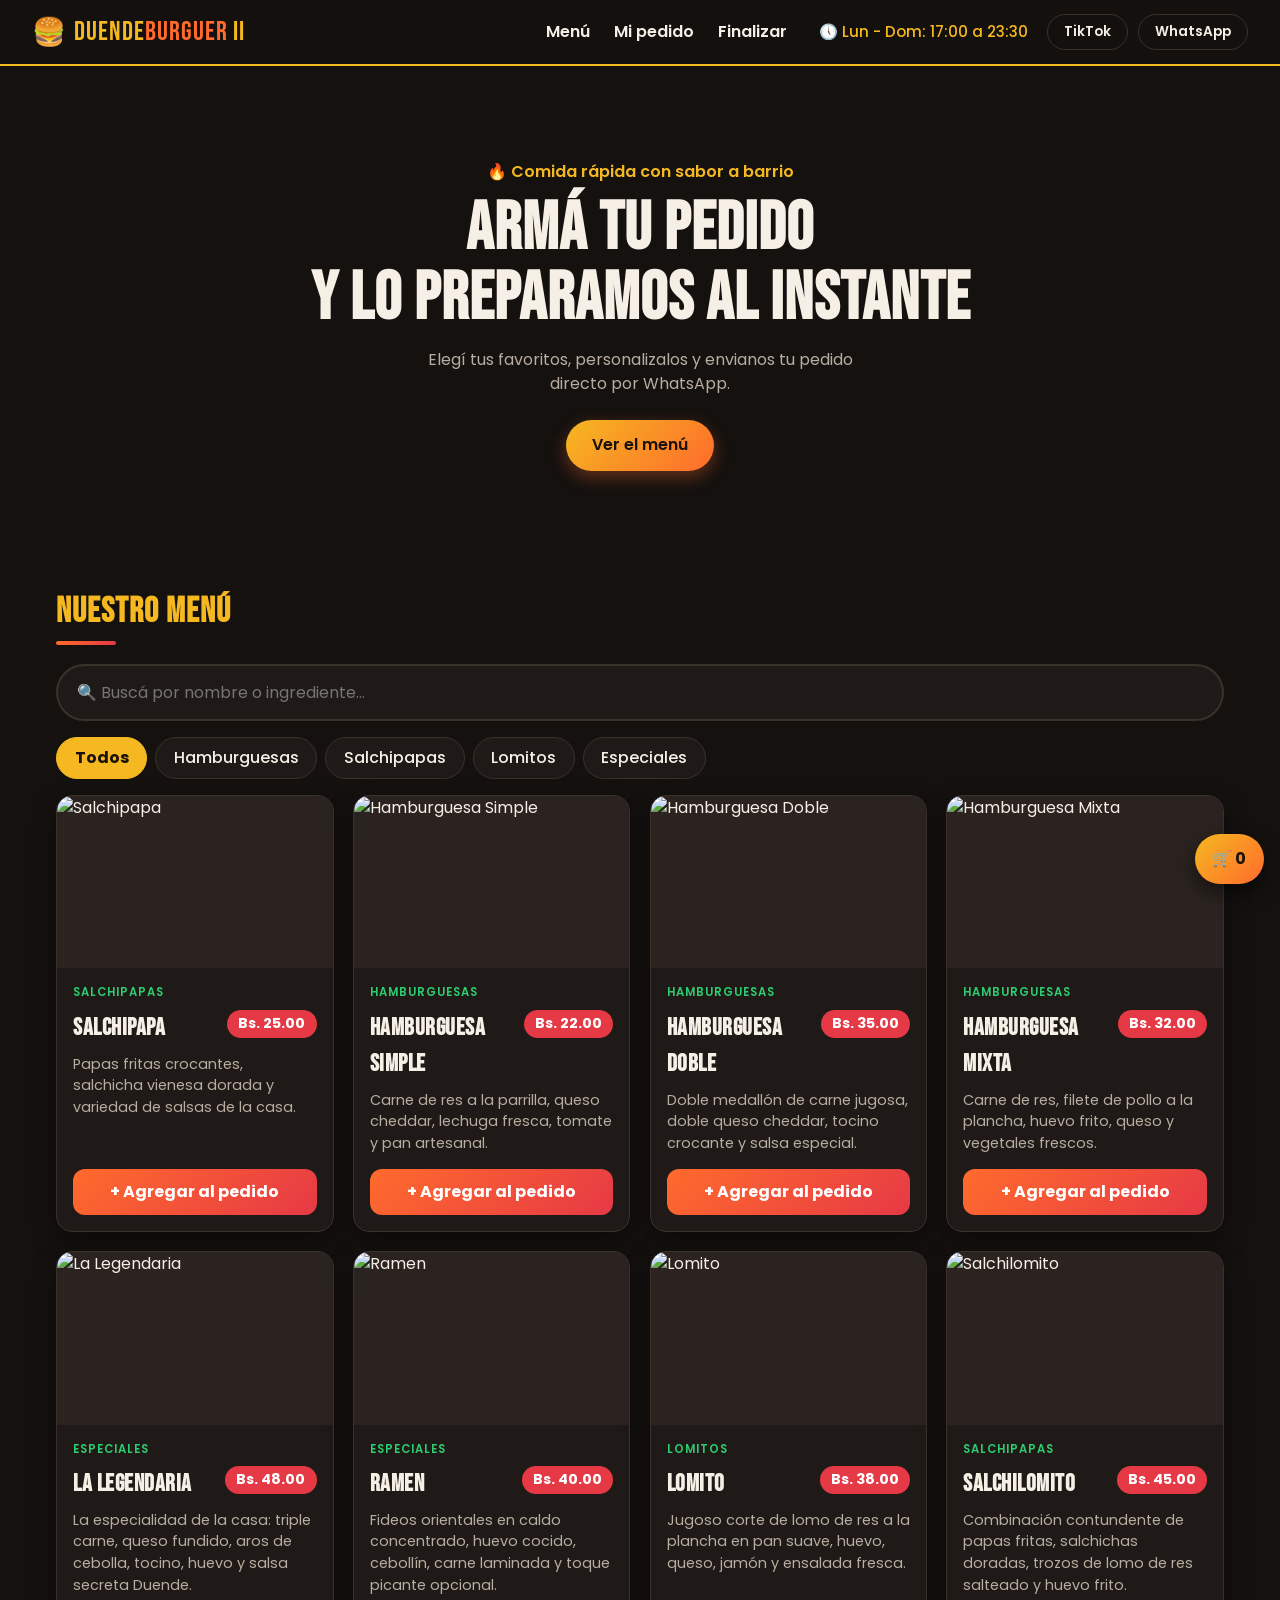
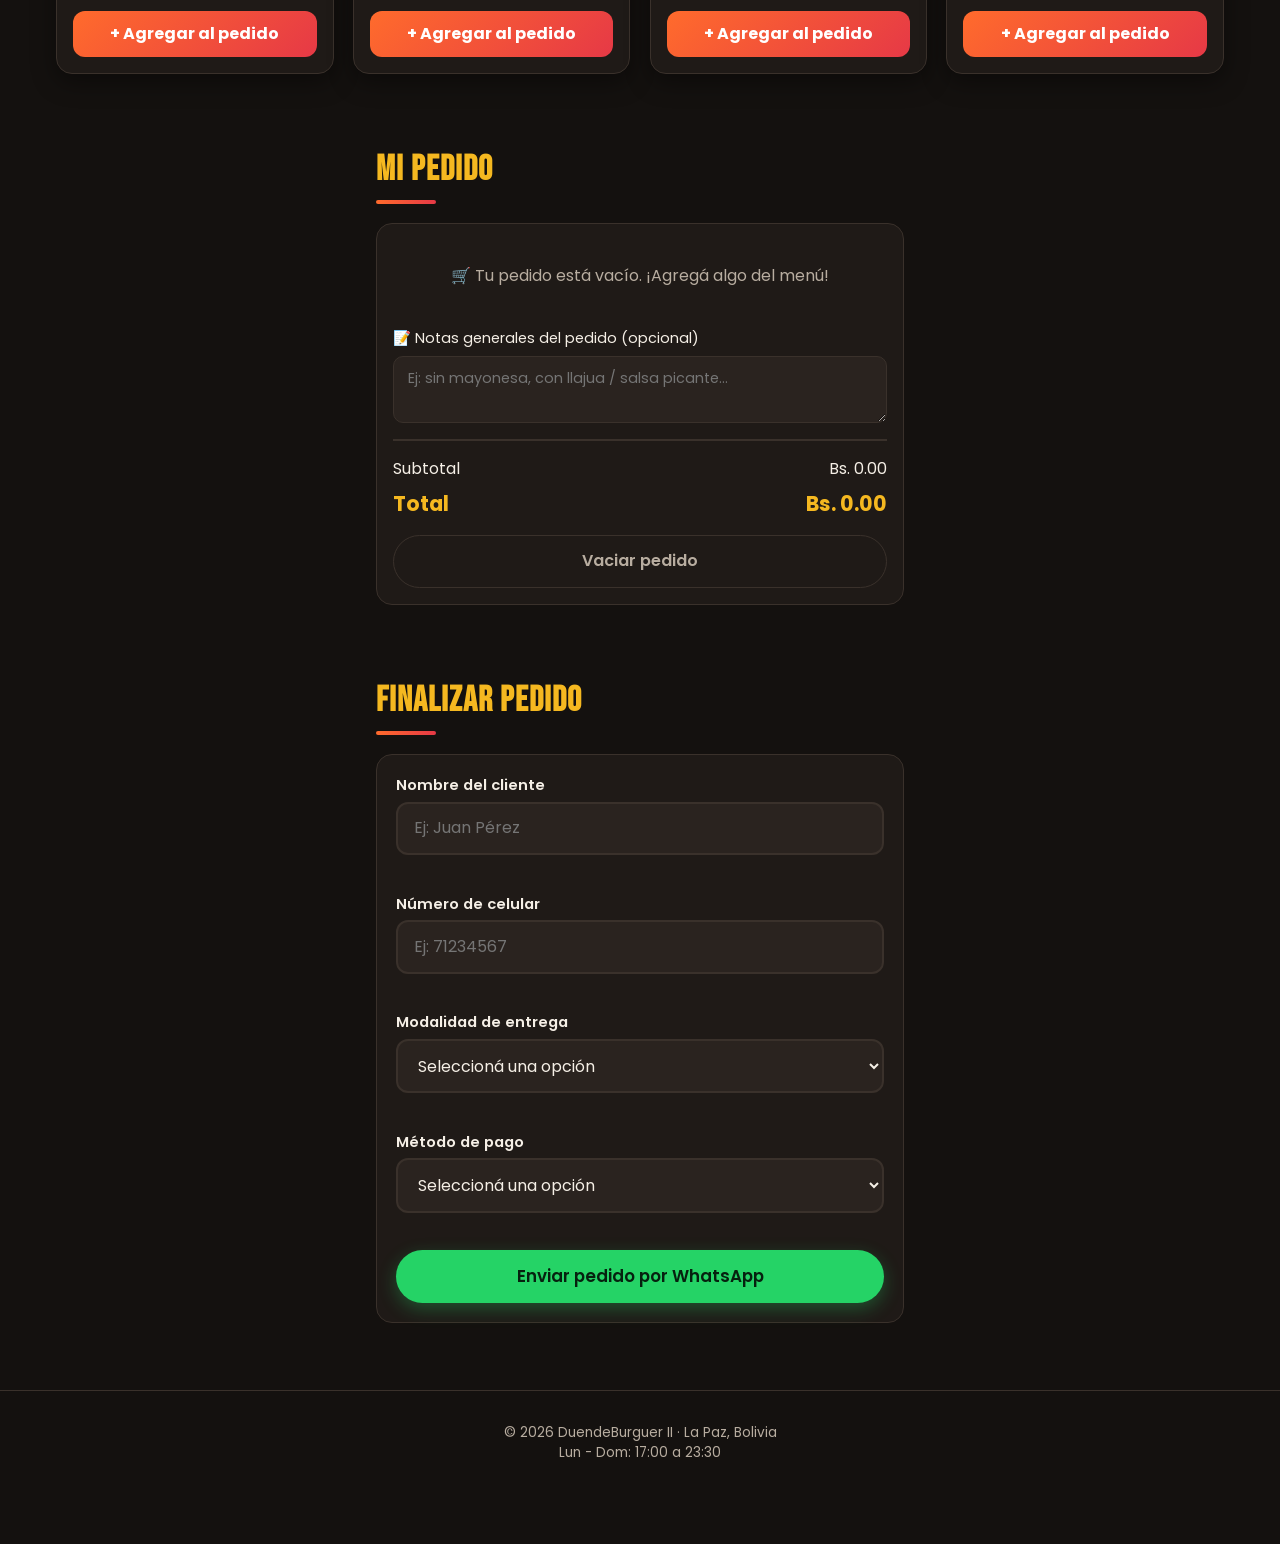
==== duendeburguer/index.html @ fa8f4802 "Add files via upload" ====
<!DOCTYPE html>
<html lang="es">
<head>
  <meta charset="UTF-8">
  <meta name="viewport" content="width=device-width, initial-scale=1.0">
  <meta name="description" content="Menú digital y pedidos en línea de DuendeBurguer II, comida rápida en La Paz, Bolivia.">
  <title>DuendeBurguer II | Menú digital y pedidos</title>
  <link rel="preconnect" href="https://fonts.googleapis.com">
  <link rel="preconnect" href="https://fonts.gstatic.com" crossorigin>
  <link href="https://fonts.googleapis.com/css2?family=Bebas+Neue&family=Poppins:wght@400;500;600;700&display=swap" rel="stylesheet">
  <link rel="stylesheet" href="styles.css">
</head>
<body>

  <!-- ============ ENCABEZADO FIJO ============ -->
  <header class="site-header" id="inicio">
    <div class="header-top">
      <a href="#inicio" class="logo" aria-label="DuendeBurguer II - Inicio">
        <span class="logo-icon" aria-hidden="true">🍔</span>
        <span class="logo-text">Duende<span>Burguer</span> II</span>
      </a>

      <!-- Botón hamburguesa (se controla solo con classList.toggle) -->
      <button class="hamburger" id="hamburger" aria-label="Abrir menú de navegación" aria-expanded="false" aria-controls="main-nav">
        <span></span><span></span><span></span>
      </button>
    </div>

    <nav class="main-nav" id="main-nav" aria-label="Navegación principal">
      <ul class="nav-links">
        <li><a href="#menu">Menú</a></li>
        <li><a href="#carrito">Mi pedido</a></li>
        <li><a href="#checkout">Finalizar</a></li>
      </ul>

      <div class="nav-info">
        <p class="schedule">🕔 Lun - Dom: 17:00 a 23:30</p>
        <div class="socials">
          <a href="https://www.tiktok.com/@duendeburguer" target="_blank" rel="noopener noreferrer" class="social tiktok">TikTok</a>
          <a href="https://wa.me/591XXXXXXXX" target="_blank" rel="noopener noreferrer" class="social whatsapp">WhatsApp</a>
        </div>
      </div>
    </nav>
  </header>

  <main>
    <!-- ============ HERO ============ -->
    <section class="hero">
      <div class="hero-content">
        <p class="hero-tag">🔥 Comida rápida con sabor a barrio</p>
        <h1>Armá tu pedido<br>y lo preparamos al instante</h1>
        <p class="hero-sub">Elegí tus favoritos, personalizalos y envianos tu pedido directo por WhatsApp.</p>
        <a href="#menu" class="btn btn-primary">Ver el menú</a>
      </div>
    </section>

    <!-- ============ MENÚ ============ -->
    <section class="section" id="menu" aria-labelledby="menu-title">
      <h2 class="section-title" id="menu-title">Nuestro Menú</h2>

      <!-- Buscador -->
      <div class="search-box">
        <label for="search" class="visually-hidden">Buscar platillo o ingrediente</label>
        <input type="search" id="search" placeholder="🔍 Buscá por nombre o ingrediente..." autocomplete="off">
      </div>

      <!-- Filtros por categoría -->
      <div class="filters" role="group" aria-label="Filtrar por categoría">
        <button class="filter-btn active" data-filter="todos">Todos</button>
        <button class="filter-btn" data-filter="hamburguesas">Hamburguesas</button>
        <button class="filter-btn" data-filter="salchipapas">Salchipapas</button>
        <button class="filter-btn" data-filter="lomitos">Lomitos</button>
        <button class="filter-btn" data-filter="especiales">Especiales</button>
      </div>

      <!-- Grilla de productos (se llena desde script.js) -->
      <div class="menu-grid" id="menu-grid" aria-live="polite"></div>
      <p class="empty-msg" id="empty-msg" hidden>😕 No encontramos platillos con esa búsqueda.</p>
    </section>

    <!-- ============ CARRITO ============ -->
    <section class="section cart-section" id="carrito" aria-labelledby="cart-title">
      <h2 class="section-title" id="cart-title">Mi Pedido</h2>

      <div class="cart-box">
        <div id="cart-items" class="cart-items"></div>

        <div class="order-notes">
          <label for="order-note">📝 Notas generales del pedido (opcional)</label>
          <textarea id="order-note" rows="2" placeholder="Ej: sin mayonesa, con llajua / salsa picante..."></textarea>
        </div>

        <div class="cart-totals">
          <div class="row"><span>Subtotal</span><span id="subtotal">Bs. 0.00</span></div>
          <div class="row total"><span>Total</span><span id="total">Bs. 0.00</span></div>
        </div>

        <button class="btn btn-ghost" id="clear-cart" type="button">Vaciar pedido</button>
      </div>
    </section>

    <!-- ============ CHECKOUT ============ -->
    <section class="section" id="checkout" aria-labelledby="checkout-title">
      <h2 class="section-title" id="checkout-title">Finalizar Pedido</h2>

      <form id="checkout-form" class="checkout-form" novalidate>

        <div class="form-group">
          <label for="name">Nombre del cliente</label>
          <input type="text" id="name" name="name" placeholder="Ej: Juan Pérez" autocomplete="name">
          <small class="feedback" id="name-feedback" role="alert"></small>
        </div>

        <div class="form-group">
          <label for="phone">Número de celular</label>
          <input type="tel" id="phone" name="phone" placeholder="Ej: 71234567" inputmode="numeric" maxlength="8" autocomplete="tel">
          <small class="feedback" id="phone-feedback" role="alert"></small>
        </div>

        <div class="form-group">
          <label for="delivery">Modalidad de entrega</label>
          <select id="delivery" name="delivery">
            <option value="">Seleccioná una opción</option>
            <option value="Recojo en local">🏪 Recojo en local</option>
            <option value="Delivery">🛵 Delivery</option>
          </select>
          <small class="feedback" id="delivery-feedback" role="alert"></small>
        </div>

        <div class="form-group" id="address-group" hidden>
          <label for="address">Dirección exacta</label>
          <input type="text" id="address" name="address" placeholder="Calle, número, zona y referencia" autocomplete="street-address">
          <small class="feedback" id="address-feedback" role="alert"></small>
        </div>

        <div class="form-group">
          <label for="payment">Método de pago</label>
          <select id="payment" name="payment">
            <option value="">Seleccioná una opción</option>
            <option value="Efectivo">💵 Efectivo</option>
            <option value="Transferencia QR">📱 Transferencia QR</option>
          </select>
          <small class="feedback" id="payment-feedback" role="alert"></small>
        </div>

        <div class="form-alert" id="form-alert" role="alert" hidden></div>

        <button type="submit" class="btn btn-whatsapp">Enviar pedido por WhatsApp</button>
      </form>
    </section>
  </main>

  <!-- ============ BOTÓN FLOTANTE DEL CARRITO (móvil) ============ -->
  <a href="#carrito" class="floating-cart" id="floating-cart" aria-label="Ir a mi pedido">
    🛒 <span id="cart-count">0</span>
  </a>

  <footer class="site-footer">
    <p>© <span id="year"></span> DuendeBurguer II · La Paz, Bolivia</p>
    <p>Lun - Dom: 17:00 a 23:30</p>
  </footer>

  <script src="script.js"></script>
</body>
</html>
---- duendeburguer/styles.css ----
/* =========================================================
   DuendeBurguer II - Hoja de estilos (Mobile-First)
   ========================================================= */

/* ---------- Variables de diseño ---------- */
:root {
  --bg: #14110f;
  --bg-card: #1f1a17;
  --bg-soft: #2a231f;
  --mostaza: #f5b820;
  --naranja: #ff6b2c;
  --rojo: #e63946;
  --verde: #2ecc71;
  --texto: #f5efe6;
  --texto-suave: #b8ada0;
  --borde: #3a312b;
  --radio: 16px;
  --sombra: 0 8px 24px rgba(0, 0, 0, 0.4);
  --header-h: 64px;
  --font-titulo: 'Bebas Neue', Impact, sans-serif;
  --font-texto: 'Poppins', system-ui, sans-serif;
}

/* ---------- Reset básico ---------- */
*, *::before, *::after { box-sizing: border-box; margin: 0; padding: 0; }
html { scroll-behavior: smooth; scroll-padding-top: 90px; }
body {
  font-family: var(--font-texto);
  background: var(--bg);
  color: var(--texto);
  line-height: 1.5;
  padding-top: var(--header-h);
}
img { max-width: 100%; display: block; }
a { color: inherit; text-decoration: none; }
ul { list-style: none; }
button, input, select, textarea { font: inherit; color: inherit; }
[hidden] { display: none !important; }

.visually-hidden {
  position: absolute; width: 1px; height: 1px;
  overflow: hidden; clip: rect(0 0 0 0); white-space: nowrap;
}

/* ---------- Botones ---------- */
.btn {
  display: inline-block;
  padding: 0.85rem 1.6rem;
  border: none;
  border-radius: 50px;
  font-weight: 600;
  cursor: pointer;
  text-align: center;
  transition: transform 0.15s ease, box-shadow 0.2s ease, background 0.2s ease;
}
.btn:hover { transform: translateY(-2px); }
.btn:active { transform: translateY(0); }
.btn-primary { background: linear-gradient(135deg, var(--mostaza), var(--naranja)); color: #1a1209; box-shadow: 0 6px 18px rgba(255, 107, 44, 0.35); }
.btn-whatsapp { background: #25d366; color: #06210f; width: 100%; font-size: 1.05rem; box-shadow: 0 6px 18px rgba(37, 211, 102, 0.3); }
.btn-ghost { background: transparent; border: 1px solid var(--borde); color: var(--texto-suave); width: 100%; margin-top: 0.8rem; }
.btn-ghost:hover { border-color: var(--rojo); color: var(--rojo); }

/* =========================================================
   ENCABEZADO FIJO + MENÚ HAMBURGUESA
   ========================================================= */
.site-header {
  position: fixed;
  top: 0; left: 0; right: 0;
  z-index: 100;
  background: rgba(20, 17, 15, 0.95);
  backdrop-filter: blur(8px);
  border-bottom: 2px solid var(--mostaza);
}
.header-top {
  height: var(--header-h);
  display: flex;
  align-items: center;
  justify-content: space-between;
  padding: 0 1rem;
}
.logo { display: flex; align-items: center; gap: 0.5rem; }
.logo-icon { font-size: 1.7rem; }
.logo-text { font-family: var(--font-titulo); font-size: 1.7rem; letter-spacing: 1px; color: var(--mostaza); }
.logo-text span { color: var(--naranja); }

/* Botón hamburguesa */
.hamburger {
  display: flex; flex-direction: column; justify-content: center; gap: 5px;
  width: 44px; height: 44px;
  background: transparent; border: none; cursor: pointer;
}
.hamburger span {
  display: block; height: 3px; width: 28px; margin: 0 auto;
  background: var(--mostaza); border-radius: 3px;
  transition: transform 0.3s ease, opacity 0.3s ease;
}
/* Animación a "X" cuando JS agrega la clase .active */
.hamburger.active span:nth-child(1) { transform: translateY(8px) rotate(45deg); }
.hamburger.active span:nth-child(2) { opacity: 0; }
.hamburger.active span:nth-child(3) { transform: translateY(-8px) rotate(-45deg); }

/* Navegación desplegable (móvil) */
.main-nav {
  max-height: 0;
  overflow: hidden;
  transition: max-height 0.35s ease;
  background: var(--bg-card);
}
.main-nav.open { max-height: 420px; border-top: 1px solid var(--borde); }
.nav-links { display: flex; flex-direction: column; padding: 0.5rem 1rem; }
.nav-links a { display: block; padding: 0.8rem 0; font-weight: 600; border-bottom: 1px solid var(--borde); }
.nav-links a:hover { color: var(--mostaza); }
.nav-info { padding: 0.8rem 1rem 1.2rem; display: flex; flex-direction: column; gap: 0.7rem; }
.schedule { color: var(--mostaza); font-weight: 500; font-size: 0.95rem; }
.socials { display: flex; gap: 0.6rem; }
.social { padding: 0.45rem 1rem; border-radius: 50px; font-size: 0.85rem; font-weight: 600; border: 1px solid var(--borde); }
.social.tiktok:hover { border-color: #ff2d55; color: #ff2d55; }
.social.whatsapp:hover { border-color: #25d366; color: #25d366; }

/* =========================================================
   HERO
   ========================================================= */
.hero {
  background:
    linear-gradient(180deg, rgba(20, 17, 15, 0.55), var(--bg)),
    url("https://images.unsplash.com/photo-1550547660-d9450f859349?auto=format&fit=crop&w=1200&q=70") center/cover;
  padding: 3.5rem 1.2rem 3rem;
  text-align: center;
}
.hero-tag { color: var(--mostaza); font-weight: 600; margin-bottom: 0.6rem; }
.hero h1 { font-family: var(--font-titulo); font-size: 2.6rem; line-height: 1.05; letter-spacing: 1px; margin-bottom: 0.8rem; }
.hero-sub { color: var(--texto-suave); max-width: 480px; margin: 0 auto 1.5rem; }

/* =========================================================
   SECCIONES GENERALES
   ========================================================= */
.section { padding: 2.2rem 1rem; max-width: 1200px; margin: 0 auto; }
.section-title {
  font-family: var(--font-titulo);
  font-size: 2.2rem;
  letter-spacing: 1px;
  color: var(--mostaza);
  margin-bottom: 1.2rem;
  position: relative;
  padding-bottom: 0.4rem;
}
.section-title::after {
  content: ""; position: absolute; left: 0; bottom: 0;
  width: 60px; height: 4px; border-radius: 4px;
  background: linear-gradient(90deg, var(--naranja), var(--rojo));
}

/* ---------- Buscador y filtros ---------- */
.search-box input {
  width: 100%;
  padding: 0.9rem 1.2rem;
  border-radius: 50px;
  border: 2px solid var(--borde);
  background: var(--bg-card);
  outline: none;
  transition: border-color 0.2s;
}
.search-box input:focus { border-color: var(--mostaza); }

.filters { display: flex; gap: 0.5rem; overflow-x: auto; padding: 1rem 0; scrollbar-width: none; }
.filters::-webkit-scrollbar { display: none; }
.filter-btn {
  flex: 0 0 auto;
  padding: 0.5rem 1.1rem;
  border-radius: 50px;
  border: 1px solid var(--borde);
  background: var(--bg-card);
  cursor: pointer;
  font-weight: 500;
  transition: all 0.2s ease;
}
.filter-btn:hover { border-color: var(--naranja); }
.filter-btn.active { background: var(--mostaza); color: #1a1209; border-color: var(--mostaza); font-weight: 700; }

/* ---------- Grilla de productos (CSS Grid) ---------- */
.menu-grid { display: grid; grid-template-columns: 1fr; gap: 1.2rem; }
.card {
  background: var(--bg-card);
  border-radius: var(--radio);
  overflow: hidden;
  border: 1px solid var(--borde);
  display: flex;
  flex-direction: column;
  box-shadow: var(--sombra);
  transition: transform 0.2s ease, border-color 0.2s ease;
}
.card:hover { transform: translateY(-4px); border-color: var(--naranja); }
.card-img { aspect-ratio: 16 / 10; width: 100%; object-fit: cover; background: var(--bg-soft); }
.card-body { padding: 1rem; display: flex; flex-direction: column; gap: 0.5rem; flex: 1; }
.card-top { display: flex; justify-content: space-between; align-items: flex-start; gap: 0.5rem; }
.card-title { font-family: var(--font-titulo); font-size: 1.5rem; letter-spacing: 0.5px; }
.card-price { background: var(--rojo); color: #fff; font-weight: 700; padding: 0.2rem 0.7rem; border-radius: 50px; white-space: nowrap; font-size: 0.9rem; }
.card-desc { color: var(--texto-suave); font-size: 0.9rem; flex: 1; }
.card-cat { font-size: 0.72rem; text-transform: uppercase; letter-spacing: 1px; color: var(--verde); font-weight: 600; }
.add-btn {
  margin-top: 0.4rem;
  padding: 0.7rem;
  border: none;
  border-radius: 12px;
  background: linear-gradient(135deg, var(--naranja), var(--rojo));
  color: #fff;
  font-weight: 700;
  cursor: pointer;
  transition: filter 0.2s, transform 0.1s;
}
.add-btn:hover { filter: brightness(1.1); }
.add-btn:active { transform: scale(0.97); }
.empty-msg { text-align: center; color: var(--texto-suave); padding: 2rem 0; }

/* =========================================================
   CARRITO
   ========================================================= */
.cart-box { background: var(--bg-card); border: 1px solid var(--borde); border-radius: var(--radio); padding: 1rem; }
.cart-empty { text-align: center; color: var(--texto-suave); padding: 1.5rem 0; }
.cart-item { padding: 0.9rem 0; border-bottom: 1px dashed var(--borde); }
.cart-item-top { display: flex; justify-content: space-between; gap: 0.5rem; margin-bottom: 0.5rem; }
.cart-item-name { font-weight: 600; }
.cart-item-price { color: var(--mostaza); font-weight: 700; white-space: nowrap; }
.cart-item-controls { display: flex; align-items: center; gap: 0.6rem; margin-bottom: 0.5rem; }
.qty-btn {
  width: 34px; height: 34px;
  border-radius: 50%;
  border: 1px solid var(--mostaza);
  background: transparent;
  color: var(--mostaza);
  font-size: 1.1rem; font-weight: 700;
  cursor: pointer;
  transition: background 0.2s, color 0.2s;
}
.qty-btn:hover { background: var(--mostaza); color: #1a1209; }
.qty-value { min-width: 24px; text-align: center; font-weight: 700; }
.remove-btn { margin-left: auto; background: transparent; border: none; color: var(--rojo); cursor: pointer; font-size: 0.85rem; font-weight: 600; }
.remove-btn:hover { text-decoration: underline; }
.item-note {
  width: 100%;
  padding: 0.55rem 0.8rem;
  border-radius: 10px;
  border: 1px solid var(--borde);
  background: var(--bg-soft);
  font-size: 0.85rem;
  outline: none;
}
.item-note:focus { border-color: var(--mostaza); }

.order-notes { margin-top: 1rem; display: flex; flex-direction: column; gap: 0.4rem; font-size: 0.9rem; }
.order-notes textarea {
  padding: 0.7rem 0.9rem;
  border-radius: 10px;
  border: 1px solid var(--borde);
  background: var(--bg-soft);
  resize: vertical;
  outline: none;
}
.order-notes textarea:focus { border-color: var(--mostaza); }

.cart-totals { margin-top: 1rem; padding-top: 0.8rem; border-top: 2px solid var(--borde); }
.cart-totals .row { display: flex; justify-content: space-between; padding: 0.2rem 0; }
.cart-totals .total { font-size: 1.3rem; font-weight: 700; color: var(--mostaza); }

/* =========================================================
   FORMULARIO DE CHECKOUT + VALIDACIÓN
   ========================================================= */
.checkout-form { background: var(--bg-card); border: 1px solid var(--borde); border-radius: var(--radio); padding: 1.2rem; display: grid; gap: 1.1rem; }
.form-group { display: flex; flex-direction: column; gap: 0.35rem; }
.form-group label { font-weight: 600; font-size: 0.92rem; }
.form-group input, .form-group select {
  padding: 0.8rem 1rem;
  border-radius: 12px;
  border: 2px solid var(--borde);
  background: var(--bg-soft);
  outline: none;
  transition: border-color 0.2s;
}
.form-group select option { background: var(--bg-soft); }
.form-group input:focus, .form-group select:focus { border-color: var(--mostaza); }

/* Estados de validación (clases agregadas desde JS) */
.form-group input.is-invalid, .form-group select.is-invalid { border-color: var(--rojo); }
.form-group input.is-valid, .form-group select.is-valid { border-color: var(--verde); }
.feedback { min-height: 1.1em; font-size: 0.8rem; font-weight: 500; }
.feedback.error { color: var(--rojo); }
.feedback.success { color: var(--verde); }

.form-alert { padding: 0.8rem 1rem; border-radius: 12px; font-weight: 600; font-size: 0.92rem; }
.form-alert.error { background: rgba(230, 57, 70, 0.15); border: 1px solid var(--rojo); color: #ff8b94; }
.form-alert.success { background: rgba(46, 204, 113, 0.15); border: 1px solid var(--verde); color: #7ff0ae; }

/* =========================================================
   BOTÓN FLOTANTE + FOOTER
   ========================================================= */
.floating-cart {
  position: fixed; right: 1rem; bottom: 1rem; z-index: 90;
  background: linear-gradient(135deg, var(--mostaza), var(--naranja));
  color: #1a1209; font-weight: 700;
  padding: 0.8rem 1.1rem;
  border-radius: 50px;
  box-shadow: 0 8px 20px rgba(0, 0, 0, 0.5);
}
.floating-cart.bump { animation: bump 0.3s ease; }
@keyframes bump { 50% { transform: scale(1.2); } }

.site-footer { text-align: center; padding: 2rem 1rem 5rem; color: var(--texto-suave); font-size: 0.85rem; border-top: 1px solid var(--borde); margin-top: 2rem; }

/* =========================================================
   RESPONSIVE (Tablet y escritorio)
   ========================================================= */
@media (min-width: 640px) {
  .menu-grid { grid-template-columns: repeat(2, 1fr); }
  .hero h1 { font-size: 3.4rem; }
}

@media (min-width: 900px) {
  /* El menú hamburguesa desaparece y la navegación pasa a Flexbox horizontal */
  .site-header { display: flex; align-items: center; justify-content: space-between; padding: 0 2rem; }
  .header-top { padding: 0; }
  .hamburger { display: none; }
  .main-nav { max-height: none; overflow: visible; background: transparent; display: flex; align-items: center; gap: 2rem; border: none !important; }
  .nav-links { flex-direction: row; gap: 1.5rem; padding: 0; }
  .nav-links a { border: none; padding: 0.4rem 0; }
  .nav-info { flex-direction: row; align-items: center; gap: 1.2rem; padding: 0; }

  .menu-grid { grid-template-columns: repeat(3, 1fr); }
  .hero { padding: 6rem 2rem 5rem; }
  .hero h1 { font-size: 4.2rem; }

  /* Carrito y checkout lado a lado */
  #carrito, #checkout { max-width: 560px; }
}

@media (min-width: 1100px) {
  .menu-grid { grid-template-columns: repeat(4, 1fr); }
}
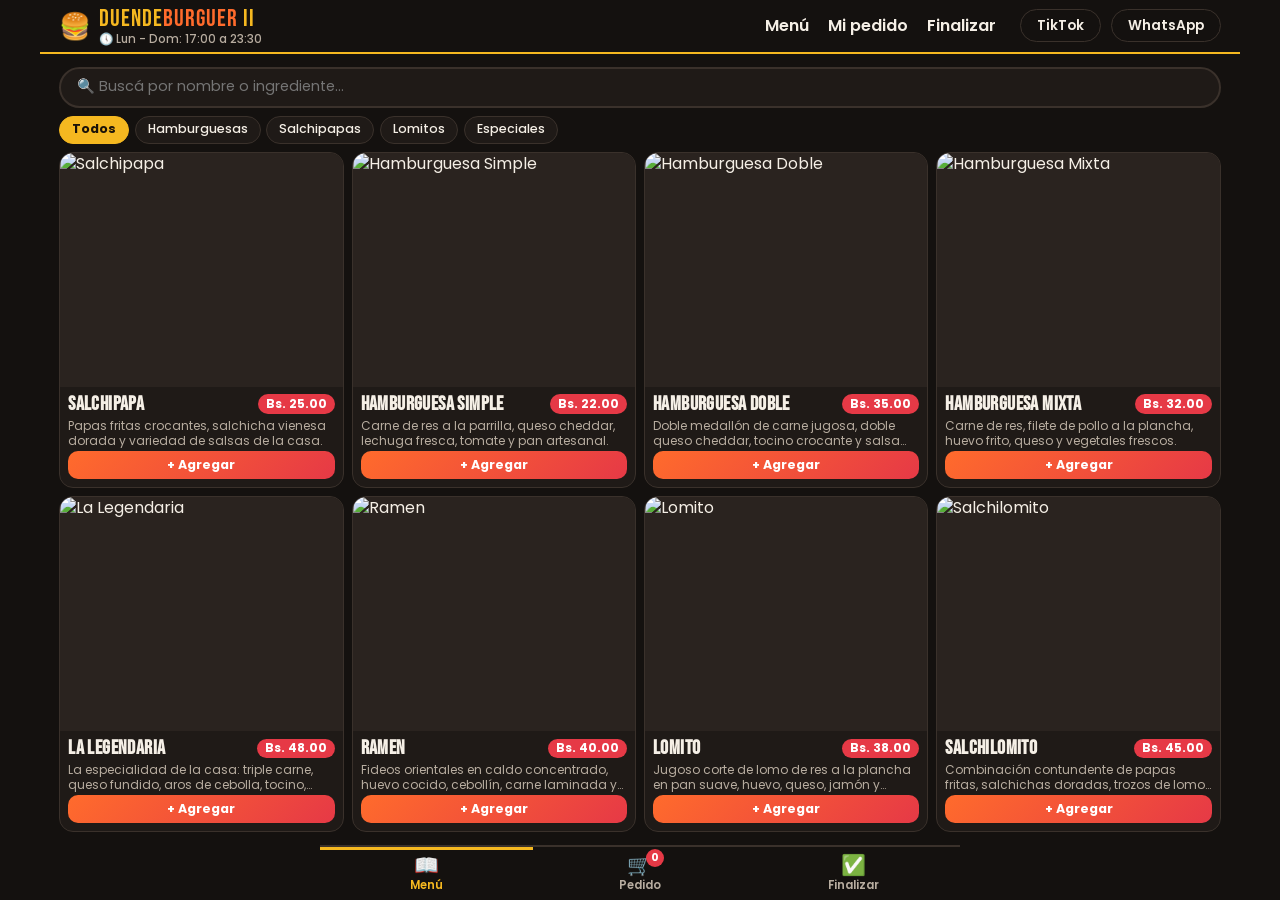
==== commit 7b223bc4: "Add files via upload" ====
--- a/duendeburguer/index.html
+++ b/duendeburguer/index.html
@@ -2,7 +2,7 @@
 <html lang="es">
 <head>
   <meta charset="UTF-8">
-  <meta name="viewport" content="width=device-width, initial-scale=1.0">
+  <meta name="viewport" content="width=device-width, initial-scale=1.0, viewport-fit=cover">
   <meta name="description" content="Menú digital y pedidos en línea de DuendeBurguer II, comida rápida en La Paz, Bolivia.">
   <title>DuendeBurguer II | Menú digital y pedidos</title>
   <link rel="preconnect" href="https://fonts.googleapis.com">
@@ -11,154 +11,158 @@
   <link rel="stylesheet" href="styles.css">
 </head>
 <body>
+  <!--
+    Diseño de "una sola pantalla": la página no hace scroll.
+    El contenido se reparte en 3 vistas (Menú, Pedido, Finalizar)
+    que se cambian con la barra inferior.
+  -->
+  <div class="app">
 
-  <!-- ============ ENCABEZADO FIJO ============ -->
-  <header class="site-header" id="inicio">
-    <div class="header-top">
-      <a href="#inicio" class="logo" aria-label="DuendeBurguer II - Inicio">
-        <span class="logo-icon" aria-hidden="true">🍔</span>
-        <span class="logo-text">Duende<span>Burguer</span> II</span>
-      </a>
+    <!-- ============ ENCABEZADO FIJO ============ -->
+    <header class="site-header" id="inicio">
+      <div class="header-top">
+        <a href="#" class="logo" data-view="menu" aria-label="DuendeBurguer II - Menú">
+          <span class="logo-icon" aria-hidden="true">🍔</span>
+          <span class="logo-info">
+            <span class="logo-text">Duende<span>Burguer</span> II</span>
+            <small class="schedule">🕔 Lun - Dom: 17:00 a 23:30</small>
+          </span>
+        </a>
 
-      <!-- Botón hamburguesa (se controla solo con classList.toggle) -->
-      <button class="hamburger" id="hamburger" aria-label="Abrir menú de navegación" aria-expanded="false" aria-controls="main-nav">
-        <span></span><span></span><span></span>
-      </button>
-    </div>
+        <!-- Botón hamburguesa (se controla solo con classList.toggle) -->
+        <button class="hamburger" id="hamburger" aria-label="Abrir menú de navegación" aria-expanded="false" aria-controls="main-nav">
+          <span></span><span></span><span></span>
+        </button>
+      </div>
 
-    <nav class="main-nav" id="main-nav" aria-label="Navegación principal">
-      <ul class="nav-links">
-        <li><a href="#menu">Menú</a></li>
-        <li><a href="#carrito">Mi pedido</a></li>
-        <li><a href="#checkout">Finalizar</a></li>
-      </ul>
-
-      <div class="nav-info">
-        <p class="schedule">🕔 Lun - Dom: 17:00 a 23:30</p>
+      <nav class="main-nav" id="main-nav" aria-label="Navegación principal">
+        <ul class="nav-links">
+          <li><a href="#" data-view="menu">Menú</a></li>
+          <li><a href="#" data-view="cart">Mi pedido</a></li>
+          <li><a href="#" data-view="checkout">Finalizar</a></li>
+        </ul>
         <div class="socials">
           <a href="https://www.tiktok.com/@duendeburguer" target="_blank" rel="noopener noreferrer" class="social tiktok">TikTok</a>
           <a href="https://wa.me/591XXXXXXXX" target="_blank" rel="noopener noreferrer" class="social whatsapp">WhatsApp</a>
         </div>
-      </div>
-    </nav>
-  </header>
+      </nav>
+    </header>
 
-  <main>
-    <!-- ============ HERO ============ -->
-    <section class="hero">
-      <div class="hero-content">
-        <p class="hero-tag">🔥 Comida rápida con sabor a barrio</p>
-        <h1>Armá tu pedido<br>y lo preparamos al instante</h1>
-        <p class="hero-sub">Elegí tus favoritos, personalizalos y envianos tu pedido directo por WhatsApp.</p>
-        <a href="#menu" class="btn btn-primary">Ver el menú</a>
-      </div>
-    </section>
+    <!-- ============ VISTAS ============ -->
+    <main class="app-main">
 
-    <!-- ============ MENÚ ============ -->
-    <section class="section" id="menu" aria-labelledby="menu-title">
-      <h2 class="section-title" id="menu-title">Nuestro Menú</h2>
+      <!-- Vista 1: MENÚ (paginado, sin scroll) -->
+      <section class="view" id="view-menu" aria-label="Menú">
+        <div class="search-box">
+          <label for="search" class="visually-hidden">Buscar platillo o ingrediente</label>
+          <input type="search" id="search" placeholder="🔍 Buscá por nombre o ingrediente..." autocomplete="off">
+        </div>
 
-      <!-- Buscador -->
-      <div class="search-box">
-        <label for="search" class="visually-hidden">Buscar platillo o ingrediente</label>
-        <input type="search" id="search" placeholder="🔍 Buscá por nombre o ingrediente..." autocomplete="off">
-      </div>
+        <div class="filters" role="group" aria-label="Filtrar por categoría">
+          <button class="filter-btn active" data-filter="todos">Todos</button>
+          <button class="filter-btn" data-filter="hamburguesas">Hamburguesas</button>
+          <button class="filter-btn" data-filter="salchipapas">Salchipapas</button>
+          <button class="filter-btn" data-filter="lomitos">Lomitos</button>
+          <button class="filter-btn" data-filter="especiales">Especiales</button>
+        </div>
 
-      <!-- Filtros por categoría -->
-      <div class="filters" role="group" aria-label="Filtrar por categoría">
-        <button class="filter-btn active" data-filter="todos">Todos</button>
-        <button class="filter-btn" data-filter="hamburguesas">Hamburguesas</button>
-        <button class="filter-btn" data-filter="salchipapas">Salchipapas</button>
-        <button class="filter-btn" data-filter="lomitos">Lomitos</button>
-        <button class="filter-btn" data-filter="especiales">Especiales</button>
-      </div>
+        <div class="menu-grid" id="menu-grid" aria-live="polite"></div>
+        <p class="empty-msg" id="empty-msg" hidden>😕 No encontramos platillos con esa búsqueda.</p>
 
-      <!-- Grilla de productos (se llena desde script.js) -->
-      <div class="menu-grid" id="menu-grid" aria-live="polite"></div>
-      <p class="empty-msg" id="empty-msg" hidden>😕 No encontramos platillos con esa búsqueda.</p>
-    </section>
+        <div class="pager" id="pager" hidden>
+          <button type="button" class="pager-btn" id="prev-page" aria-label="Página anterior">‹</button>
+          <span id="page-label">1 / 1</span>
+          <button type="button" class="pager-btn" id="next-page" aria-label="Página siguiente">›</button>
+        </div>
+      </section>
 
-    <!-- ============ CARRITO ============ -->
-    <section class="section cart-section" id="carrito" aria-labelledby="cart-title">
-      <h2 class="section-title" id="cart-title">Mi Pedido</h2>
+      <!-- Vista 2: MI PEDIDO -->
+      <section class="view" id="view-cart" aria-label="Mi pedido" hidden>
+        <h2 class="view-title">Mi Pedido</h2>
 
-      <div class="cart-box">
         <div id="cart-items" class="cart-items"></div>
 
-        <div class="order-notes">
-          <label for="order-note">📝 Notas generales del pedido (opcional)</label>
-          <textarea id="order-note" rows="2" placeholder="Ej: sin mayonesa, con llajua / salsa picante..."></textarea>
+        <div class="cart-footer">
+          <label for="order-note" class="visually-hidden">Notas generales del pedido</label>
+          <input type="text" id="order-note" placeholder="📝 Nota general (ej: sin mayonesa, con llajua)">
+
+          <div class="cart-totals">
+            <div class="row"><span>Subtotal</span><span id="subtotal">Bs. 0.00</span></div>
+            <div class="row total"><span>Total</span><span id="total">Bs. 0.00</span></div>
+          </div>
+
+          <div class="cart-actions">
+            <button class="btn btn-ghost" id="clear-cart" type="button">Vaciar</button>
+            <button class="btn btn-primary" id="go-checkout" type="button">Continuar →</button>
+          </div>
+        </div>
+      </section>
+
+      <!-- Vista 3: FINALIZAR PEDIDO -->
+      <section class="view" id="view-checkout" aria-label="Finalizar pedido" hidden>
+        <div class="checkout-head">
+          <h2 class="view-title">Finalizar</h2>
+          <button type="button" class="summary-chip" id="summary-chip" data-view="cart">🛒 0 · Bs. 0.00</button>
         </div>
 
-        <div class="cart-totals">
-          <div class="row"><span>Subtotal</span><span id="subtotal">Bs. 0.00</span></div>
-          <div class="row total"><span>Total</span><span id="total">Bs. 0.00</span></div>
-        </div>
+        <form id="checkout-form" class="checkout-form" novalidate>
+          <div class="form-row">
+            <div class="form-group">
+              <label for="name">Nombre</label>
+              <input type="text" id="name" name="name" placeholder="Juan Pérez" autocomplete="name">
+              <small class="feedback" id="name-feedback" role="alert"></small>
+            </div>
+            <div class="form-group">
+              <label for="phone">Celular</label>
+              <input type="tel" id="phone" name="phone" placeholder="71234567" inputmode="numeric" maxlength="8" autocomplete="tel">
+              <small class="feedback" id="phone-feedback" role="alert"></small>
+            </div>
+          </div>
 
-        <button class="btn btn-ghost" id="clear-cart" type="button">Vaciar pedido</button>
-      </div>
-    </section>
+          <div class="form-row">
+            <div class="form-group">
+              <label for="delivery">Entrega</label>
+              <select id="delivery" name="delivery">
+                <option value="">Elegí...</option>
+                <option value="Recojo en local">🏪 Recojo en local</option>
+                <option value="Delivery">🛵 Delivery</option>
+              </select>
+              <small class="feedback" id="delivery-feedback" role="alert"></small>
+            </div>
+            <div class="form-group">
+              <label for="payment">Pago</label>
+              <select id="payment" name="payment">
+                <option value="">Elegí...</option>
+                <option value="Efectivo">💵 Efectivo</option>
+                <option value="Transferencia QR">📱 Transferencia QR</option>
+              </select>
+              <small class="feedback" id="payment-feedback" role="alert"></small>
+            </div>
+          </div>
 
-    <!-- ============ CHECKOUT ============ -->
-    <section class="section" id="checkout" aria-labelledby="checkout-title">
-      <h2 class="section-title" id="checkout-title">Finalizar Pedido</h2>
+          <div class="form-group" id="address-group" hidden>
+            <label for="address">Dirección exacta</label>
+            <input type="text" id="address" name="address" placeholder="Calle, número, zona y referencia" autocomplete="street-address">
+            <small class="feedback" id="address-feedback" role="alert"></small>
+          </div>
 
-      <form id="checkout-form" class="checkout-form" novalidate>
+          <div class="form-alert" id="form-alert" role="alert" hidden></div>
 
-        <div class="form-group">
-          <label for="name">Nombre del cliente</label>
-          <input type="text" id="name" name="name" placeholder="Ej: Juan Pérez" autocomplete="name">
-          <small class="feedback" id="name-feedback" role="alert"></small>
-        </div>
+          <button type="submit" class="btn btn-whatsapp">Enviar pedido por WhatsApp</button>
+        </form>
+      </section>
+    </main>
 
-        <div class="form-group">
-          <label for="phone">Número de celular</label>
-          <input type="tel" id="phone" name="phone" placeholder="Ej: 71234567" inputmode="numeric" maxlength="8" autocomplete="tel">
-          <small class="feedback" id="phone-feedback" role="alert"></small>
-        </div>
+    <!-- ============ BARRA INFERIOR (cambia de vista) ============ -->
+    <nav class="tabbar" aria-label="Secciones">
+      <button class="tab active" data-view="menu" type="button"><span class="tab-ico">📖</span><span>Menú</span></button>
+      <button class="tab" data-view="cart" type="button"><span class="tab-ico">🛒<b class="badge" id="cart-count">0</b></span><span>Pedido</span></button>
+      <button class="tab" data-view="checkout" type="button"><span class="tab-ico">✅</span><span>Finalizar</span></button>
+    </nav>
 
-        <div class="form-group">
-          <label for="delivery">Modalidad de entrega</label>
-          <select id="delivery" name="delivery">
-            <option value="">Seleccioná una opción</option>
-            <option value="Recojo en local">🏪 Recojo en local</option>
-            <option value="Delivery">🛵 Delivery</option>
-          </select>
-          <small class="feedback" id="delivery-feedback" role="alert"></small>
-        </div>
-
-        <div class="form-group" id="address-group" hidden>
-          <label for="address">Dirección exacta</label>
-          <input type="text" id="address" name="address" placeholder="Calle, número, zona y referencia" autocomplete="street-address">
-          <small class="feedback" id="address-feedback" role="alert"></small>
-        </div>
-
-        <div class="form-group">
-          <label for="payment">Método de pago</label>
-          <select id="payment" name="payment">
-            <option value="">Seleccioná una opción</option>
-            <option value="Efectivo">💵 Efectivo</option>
-            <option value="Transferencia QR">📱 Transferencia QR</option>
-          </select>
-          <small class="feedback" id="payment-feedback" role="alert"></small>
-        </div>
-
-        <div class="form-alert" id="form-alert" role="alert" hidden></div>
-
-        <button type="submit" class="btn btn-whatsapp">Enviar pedido por WhatsApp</button>
-      </form>
-    </section>
-  </main>
-
-  <!-- ============ BOTÓN FLOTANTE DEL CARRITO (móvil) ============ -->
-  <a href="#carrito" class="floating-cart" id="floating-cart" aria-label="Ir a mi pedido">
-    🛒 <span id="cart-count">0</span>
-  </a>
-
-  <footer class="site-footer">
-    <p>© <span id="year"></span> DuendeBurguer II · La Paz, Bolivia</p>
-    <p>Lun - Dom: 17:00 a 23:30</p>
-  </footer>
+    <!-- Aviso breve al agregar un platillo -->
+    <div class="toast" id="toast" role="status" aria-live="polite"></div>
+  </div>
 
   <script src="script.js"></script>
 </body>
--- a/duendeburguer/styles.css
+++ b/duendeburguer/styles.css
@@ -1,5 +1,6 @@
 /* =========================================================
    DuendeBurguer II - Hoja de estilos (Mobile-First)
+   Diseño de una sola pantalla: sin scroll de página.
    ========================================================= */
 
 /* ---------- Variables de diseño ---------- */
@@ -14,324 +15,272 @@
   --texto: #f5efe6;
   --texto-suave: #b8ada0;
   --borde: #3a312b;
-  --radio: 16px;
-  --sombra: 0 8px 24px rgba(0, 0, 0, 0.4);
-  --header-h: 64px;
+  --radio: 14px;
   --font-titulo: 'Bebas Neue', Impact, sans-serif;
   --font-texto: 'Poppins', system-ui, sans-serif;
 }
 
 /* ---------- Reset básico ---------- */
 *, *::before, *::after { box-sizing: border-box; margin: 0; padding: 0; }
-html { scroll-behavior: smooth; scroll-padding-top: 90px; }
-body {
-  font-family: var(--font-texto);
-  background: var(--bg);
-  color: var(--texto);
-  line-height: 1.5;
-  padding-top: var(--header-h);
-}
+html, body { height: 100%; overflow: hidden; }
+body { font-family: var(--font-texto); background: var(--bg); color: var(--texto); line-height: 1.35; }
 img { max-width: 100%; display: block; }
 a { color: inherit; text-decoration: none; }
 ul { list-style: none; }
 button, input, select, textarea { font: inherit; color: inherit; }
 [hidden] { display: none !important; }
-
-.visually-hidden {
-  position: absolute; width: 1px; height: 1px;
-  overflow: hidden; clip: rect(0 0 0 0); white-space: nowrap;
+.visually-hidden { position: absolute; width: 1px; height: 1px; overflow: hidden; clip: rect(0 0 0 0); white-space: nowrap; }
+
+/* ---------- Estructura general: encabezado / contenido / barra inferior ---------- */
+.app {
+  height: 100vh;
+  height: 100dvh;
+  display: grid;
+  grid-template-rows: auto minmax(0, 1fr) auto;
+  max-width: 1200px;
+  margin: 0 auto;
 }
 
 /* ---------- Botones ---------- */
 .btn {
   display: inline-block;
-  padding: 0.85rem 1.6rem;
+  padding: 0.7rem 1.2rem;
   border: none;
   border-radius: 50px;
   font-weight: 600;
   cursor: pointer;
   text-align: center;
-  transition: transform 0.15s ease, box-shadow 0.2s ease, background 0.2s ease;
-}
-.btn:hover { transform: translateY(-2px); }
-.btn:active { transform: translateY(0); }
-.btn-primary { background: linear-gradient(135deg, var(--mostaza), var(--naranja)); color: #1a1209; box-shadow: 0 6px 18px rgba(255, 107, 44, 0.35); }
-.btn-whatsapp { background: #25d366; color: #06210f; width: 100%; font-size: 1.05rem; box-shadow: 0 6px 18px rgba(37, 211, 102, 0.3); }
-.btn-ghost { background: transparent; border: 1px solid var(--borde); color: var(--texto-suave); width: 100%; margin-top: 0.8rem; }
+  transition: transform 0.15s ease, filter 0.2s ease;
+}
+.btn:hover { transform: translateY(-1px); filter: brightness(1.08); }
+.btn:disabled { opacity: 0.45; cursor: not-allowed; transform: none; }
+.btn-primary { background: linear-gradient(135deg, var(--mostaza), var(--naranja)); color: #1a1209; }
+.btn-whatsapp { background: #25d366; color: #06210f; width: 100%; font-size: 1rem; }
+.btn-ghost { background: transparent; border: 1px solid var(--borde); color: var(--texto-suave); }
 .btn-ghost:hover { border-color: var(--rojo); color: var(--rojo); }
 
 /* =========================================================
    ENCABEZADO FIJO + MENÚ HAMBURGUESA
    ========================================================= */
 .site-header {
-  position: fixed;
-  top: 0; left: 0; right: 0;
-  z-index: 100;
-  background: rgba(20, 17, 15, 0.95);
-  backdrop-filter: blur(8px);
+  position: relative;
+  z-index: 50;
+  background: #14110f;
   border-bottom: 2px solid var(--mostaza);
 }
-.header-top {
-  height: var(--header-h);
-  display: flex;
-  align-items: center;
-  justify-content: space-between;
-  padding: 0 1rem;
-}
+.header-top { display: flex; align-items: center; justify-content: space-between; padding: 0.35rem 0.9rem; }
 .logo { display: flex; align-items: center; gap: 0.5rem; }
-.logo-icon { font-size: 1.7rem; }
-.logo-text { font-family: var(--font-titulo); font-size: 1.7rem; letter-spacing: 1px; color: var(--mostaza); }
+.logo-icon { font-size: 1.6rem; }
+.logo-info { display: flex; flex-direction: column; line-height: 1.1; }
+.logo-text { font-family: var(--font-titulo); font-size: 1.5rem; letter-spacing: 1px; color: var(--mostaza); }
 .logo-text span { color: var(--naranja); }
-
-/* Botón hamburguesa */
-.hamburger {
-  display: flex; flex-direction: column; justify-content: center; gap: 5px;
-  width: 44px; height: 44px;
-  background: transparent; border: none; cursor: pointer;
-}
-.hamburger span {
-  display: block; height: 3px; width: 28px; margin: 0 auto;
-  background: var(--mostaza); border-radius: 3px;
-  transition: transform 0.3s ease, opacity 0.3s ease;
-}
-/* Animación a "X" cuando JS agrega la clase .active */
+.schedule { color: var(--texto-suave); font-size: 0.72rem; font-weight: 500; }
+
+.hamburger { display: flex; flex-direction: column; justify-content: center; gap: 5px; width: 42px; height: 42px; background: transparent; border: none; cursor: pointer; }
+.hamburger span { display: block; height: 3px; width: 26px; margin: 0 auto; background: var(--mostaza); border-radius: 3px; transition: transform 0.3s ease, opacity 0.3s ease; }
 .hamburger.active span:nth-child(1) { transform: translateY(8px) rotate(45deg); }
 .hamburger.active span:nth-child(2) { opacity: 0; }
 .hamburger.active span:nth-child(3) { transform: translateY(-8px) rotate(-45deg); }
 
-/* Navegación desplegable (móvil) */
+/* Navegación desplegable (superpuesta, no empuja el contenido) */
 .main-nav {
-  max-height: 0;
-  overflow: hidden;
-  transition: max-height 0.35s ease;
-  background: var(--bg-card);
-}
-.main-nav.open { max-height: 420px; border-top: 1px solid var(--borde); }
-.nav-links { display: flex; flex-direction: column; padding: 0.5rem 1rem; }
-.nav-links a { display: block; padding: 0.8rem 0; font-weight: 600; border-bottom: 1px solid var(--borde); }
+  position: absolute; top: 100%; left: 0; right: 0;
+  max-height: 0; overflow: hidden;
+  background: var(--bg-card);
+  transition: max-height 0.3s ease;
+}
+.main-nav.open { max-height: 320px; border-bottom: 2px solid var(--mostaza); }
+.nav-links { padding: 0.3rem 1rem; }
+.nav-links a { display: block; padding: 0.65rem 0; font-weight: 600; border-bottom: 1px solid var(--borde); }
 .nav-links a:hover { color: var(--mostaza); }
-.nav-info { padding: 0.8rem 1rem 1.2rem; display: flex; flex-direction: column; gap: 0.7rem; }
-.schedule { color: var(--mostaza); font-weight: 500; font-size: 0.95rem; }
-.socials { display: flex; gap: 0.6rem; }
-.social { padding: 0.45rem 1rem; border-radius: 50px; font-size: 0.85rem; font-weight: 600; border: 1px solid var(--borde); }
+.socials { display: flex; gap: 0.6rem; padding: 0.7rem 1rem 0.9rem; }
+.social { padding: 0.4rem 1rem; border-radius: 50px; font-size: 0.85rem; font-weight: 600; border: 1px solid var(--borde); }
 .social.tiktok:hover { border-color: #ff2d55; color: #ff2d55; }
 .social.whatsapp:hover { border-color: #25d366; color: #25d366; }
 
 /* =========================================================
-   HERO
-   ========================================================= */
-.hero {
-  background:
-    linear-gradient(180deg, rgba(20, 17, 15, 0.55), var(--bg)),
-    url("https://images.unsplash.com/photo-1550547660-d9450f859349?auto=format&fit=crop&w=1200&q=70") center/cover;
-  padding: 3.5rem 1.2rem 3rem;
-  text-align: center;
-}
-.hero-tag { color: var(--mostaza); font-weight: 600; margin-bottom: 0.6rem; }
-.hero h1 { font-family: var(--font-titulo); font-size: 2.6rem; line-height: 1.05; letter-spacing: 1px; margin-bottom: 0.8rem; }
-.hero-sub { color: var(--texto-suave); max-width: 480px; margin: 0 auto 1.5rem; }
-
-/* =========================================================
-   SECCIONES GENERALES
-   ========================================================= */
-.section { padding: 2.2rem 1rem; max-width: 1200px; margin: 0 auto; }
-.section-title {
-  font-family: var(--font-titulo);
-  font-size: 2.2rem;
-  letter-spacing: 1px;
-  color: var(--mostaza);
-  margin-bottom: 1.2rem;
-  position: relative;
-  padding-bottom: 0.4rem;
-}
-.section-title::after {
-  content: ""; position: absolute; left: 0; bottom: 0;
-  width: 60px; height: 4px; border-radius: 4px;
-  background: linear-gradient(90deg, var(--naranja), var(--rojo));
-}
+   VISTAS (cada una cabe en la pantalla)
+   ========================================================= */
+.app-main { min-height: 0; }
+.view {
+  height: 100%;
+  display: flex;
+  flex-direction: column;
+  gap: 0.5rem;
+  padding: 0.6rem 0.8rem;
+  overflow-y: auto; /* solo como respaldo en pantallas muy pequeñas */
+}
+.view-title { font-family: var(--font-titulo); font-size: 1.7rem; letter-spacing: 1px; color: var(--mostaza); line-height: 1; }
 
 /* ---------- Buscador y filtros ---------- */
 .search-box input {
   width: 100%;
-  padding: 0.9rem 1.2rem;
+  padding: 0.55rem 1rem;
   border-radius: 50px;
   border: 2px solid var(--borde);
   background: var(--bg-card);
   outline: none;
+  font-size: 0.9rem;
   transition: border-color 0.2s;
 }
 .search-box input:focus { border-color: var(--mostaza); }
 
-.filters { display: flex; gap: 0.5rem; overflow-x: auto; padding: 1rem 0; scrollbar-width: none; }
-.filters::-webkit-scrollbar { display: none; }
+.filters { display: flex; flex-wrap: wrap; gap: 0.35rem; }
 .filter-btn {
-  flex: 0 0 auto;
-  padding: 0.5rem 1.1rem;
+  padding: 0.3rem 0.75rem;
   border-radius: 50px;
   border: 1px solid var(--borde);
   background: var(--bg-card);
+  font-size: 0.78rem;
+  font-weight: 500;
   cursor: pointer;
-  font-weight: 500;
   transition: all 0.2s ease;
 }
 .filter-btn:hover { border-color: var(--naranja); }
 .filter-btn.active { background: var(--mostaza); color: #1a1209; border-color: var(--mostaza); font-weight: 700; }
 
-/* ---------- Grilla de productos (CSS Grid) ---------- */
-.menu-grid { display: grid; grid-template-columns: 1fr; gap: 1.2rem; }
+/* ---------- Grilla de productos: ocupa todo el alto disponible ---------- */
+.menu-grid {
+  flex: 1;
+  min-height: 0;
+  display: grid;
+  grid-template-columns: repeat(2, minmax(0, 1fr));
+  grid-auto-rows: minmax(0, 1fr);
+  gap: 0.5rem;
+}
 .card {
-  background: var(--bg-card);
+  min-height: 0;
+  display: flex;
+  flex-direction: column;
+  background: var(--bg-card);
+  border: 1px solid var(--borde);
   border-radius: var(--radio);
   overflow: hidden;
-  border: 1px solid var(--borde);
-  display: flex;
-  flex-direction: column;
-  box-shadow: var(--sombra);
-  transition: transform 0.2s ease, border-color 0.2s ease;
-}
-.card:hover { transform: translateY(-4px); border-color: var(--naranja); }
-.card-img { aspect-ratio: 16 / 10; width: 100%; object-fit: cover; background: var(--bg-soft); }
-.card-body { padding: 1rem; display: flex; flex-direction: column; gap: 0.5rem; flex: 1; }
-.card-top { display: flex; justify-content: space-between; align-items: flex-start; gap: 0.5rem; }
-.card-title { font-family: var(--font-titulo); font-size: 1.5rem; letter-spacing: 0.5px; }
-.card-price { background: var(--rojo); color: #fff; font-weight: 700; padding: 0.2rem 0.7rem; border-radius: 50px; white-space: nowrap; font-size: 0.9rem; }
-.card-desc { color: var(--texto-suave); font-size: 0.9rem; flex: 1; }
-.card-cat { font-size: 0.72rem; text-transform: uppercase; letter-spacing: 1px; color: var(--verde); font-weight: 600; }
+  transition: border-color 0.2s ease;
+}
+.card:hover { border-color: var(--naranja); }
+.card-img { flex: 1 1 0; min-height: 40px; width: 100%; object-fit: cover; background: var(--bg-soft); }
+.card-body { padding: 0.4rem 0.5rem 0.5rem; display: flex; flex-direction: column; gap: 0.2rem; }
+.card-top { display: flex; justify-content: space-between; align-items: center; gap: 0.3rem; }
+.card-title { font-family: var(--font-titulo); font-size: 1.1rem; letter-spacing: 0.4px; line-height: 1.05; }
+.card-price { background: var(--rojo); color: #fff; font-weight: 700; padding: 0.1rem 0.5rem; border-radius: 50px; white-space: nowrap; font-size: 0.75rem; }
+.card-desc {
+  color: var(--texto-suave); font-size: 0.68rem; line-height: 1.25;
+  display: -webkit-box; -webkit-line-clamp: 2; line-clamp: 2; -webkit-box-orient: vertical; overflow: hidden;
+}
 .add-btn {
-  margin-top: 0.4rem;
-  padding: 0.7rem;
+  padding: 0.35rem;
   border: none;
-  border-radius: 12px;
+  border-radius: 10px;
   background: linear-gradient(135deg, var(--naranja), var(--rojo));
   color: #fff;
   font-weight: 700;
+  font-size: 0.78rem;
   cursor: pointer;
   transition: filter 0.2s, transform 0.1s;
 }
-.add-btn:hover { filter: brightness(1.1); }
-.add-btn:active { transform: scale(0.97); }
-.empty-msg { text-align: center; color: var(--texto-suave); padding: 2rem 0; }
-
-/* =========================================================
-   CARRITO
-   ========================================================= */
-.cart-box { background: var(--bg-card); border: 1px solid var(--borde); border-radius: var(--radio); padding: 1rem; }
-.cart-empty { text-align: center; color: var(--texto-suave); padding: 1.5rem 0; }
-.cart-item { padding: 0.9rem 0; border-bottom: 1px dashed var(--borde); }
-.cart-item-top { display: flex; justify-content: space-between; gap: 0.5rem; margin-bottom: 0.5rem; }
+.add-btn:hover { filter: brightness(1.12); }
+.add-btn:active { transform: scale(0.96); }
+.empty-msg { text-align: center; color: var(--texto-suave); padding: 1.5rem 0; }
+
+/* ---------- Paginador ---------- */
+.pager { display: flex; align-items: center; justify-content: center; gap: 1rem; font-weight: 600; font-size: 0.9rem; }
+.pager-btn { width: 40px; height: 32px; border-radius: 50px; border: 1px solid var(--mostaza); background: transparent; color: var(--mostaza); font-size: 1.3rem; line-height: 1; cursor: pointer; transition: background 0.2s, color 0.2s; }
+.pager-btn:hover:not(:disabled) { background: var(--mostaza); color: #1a1209; }
+.pager-btn:disabled { opacity: 0.3; cursor: not-allowed; }
+
+/* =========================================================
+   VISTA: PEDIDO
+   ========================================================= */
+.cart-items { flex: 1; min-height: 0; overflow-y: auto; display: flex; flex-direction: column; }
+.cart-empty { text-align: center; color: var(--texto-suave); padding: 2rem 0; }
+.cart-item { padding: 0.5rem 0; border-bottom: 1px dashed var(--borde); }
+.cart-item-top { display: flex; justify-content: space-between; gap: 0.5rem; margin-bottom: 0.3rem; font-size: 0.92rem; }
 .cart-item-name { font-weight: 600; }
 .cart-item-price { color: var(--mostaza); font-weight: 700; white-space: nowrap; }
-.cart-item-controls { display: flex; align-items: center; gap: 0.6rem; margin-bottom: 0.5rem; }
-.qty-btn {
-  width: 34px; height: 34px;
-  border-radius: 50%;
-  border: 1px solid var(--mostaza);
-  background: transparent;
-  color: var(--mostaza);
-  font-size: 1.1rem; font-weight: 700;
-  cursor: pointer;
-  transition: background 0.2s, color 0.2s;
-}
+.cart-item-controls { display: flex; align-items: center; gap: 0.4rem; }
+.qty-btn { flex: 0 0 auto; width: 30px; height: 30px; border-radius: 50%; border: 1px solid var(--mostaza); background: transparent; color: var(--mostaza); font-size: 1rem; font-weight: 700; cursor: pointer; transition: background 0.2s, color 0.2s; }
 .qty-btn:hover { background: var(--mostaza); color: #1a1209; }
-.qty-value { min-width: 24px; text-align: center; font-weight: 700; }
-.remove-btn { margin-left: auto; background: transparent; border: none; color: var(--rojo); cursor: pointer; font-size: 0.85rem; font-weight: 600; }
-.remove-btn:hover { text-decoration: underline; }
-.item-note {
-  width: 100%;
-  padding: 0.55rem 0.8rem;
-  border-radius: 10px;
-  border: 1px solid var(--borde);
-  background: var(--bg-soft);
-  font-size: 0.85rem;
-  outline: none;
-}
+.qty-value { min-width: 20px; text-align: center; font-weight: 700; }
+.item-note { flex: 1; min-width: 0; padding: 0.4rem 0.7rem; border-radius: 10px; border: 1px solid var(--borde); background: var(--bg-soft); font-size: 0.78rem; outline: none; }
 .item-note:focus { border-color: var(--mostaza); }
-
-.order-notes { margin-top: 1rem; display: flex; flex-direction: column; gap: 0.4rem; font-size: 0.9rem; }
-.order-notes textarea {
-  padding: 0.7rem 0.9rem;
-  border-radius: 10px;
-  border: 1px solid var(--borde);
-  background: var(--bg-soft);
-  resize: vertical;
-  outline: none;
-}
-.order-notes textarea:focus { border-color: var(--mostaza); }
-
-.cart-totals { margin-top: 1rem; padding-top: 0.8rem; border-top: 2px solid var(--borde); }
-.cart-totals .row { display: flex; justify-content: space-between; padding: 0.2rem 0; }
-.cart-totals .total { font-size: 1.3rem; font-weight: 700; color: var(--mostaza); }
-
-/* =========================================================
-   FORMULARIO DE CHECKOUT + VALIDACIÓN
-   ========================================================= */
-.checkout-form { background: var(--bg-card); border: 1px solid var(--borde); border-radius: var(--radio); padding: 1.2rem; display: grid; gap: 1.1rem; }
-.form-group { display: flex; flex-direction: column; gap: 0.35rem; }
-.form-group label { font-weight: 600; font-size: 0.92rem; }
-.form-group input, .form-group select {
-  padding: 0.8rem 1rem;
-  border-radius: 12px;
-  border: 2px solid var(--borde);
-  background: var(--bg-soft);
-  outline: none;
-  transition: border-color 0.2s;
-}
+.remove-btn { flex: 0 0 auto; width: 30px; height: 30px; border-radius: 50%; border: none; background: rgba(230, 57, 70, 0.15); color: var(--rojo); cursor: pointer; font-size: 0.9rem; }
+.remove-btn:hover { background: var(--rojo); color: #fff; }
+
+.cart-footer { display: flex; flex-direction: column; gap: 0.5rem; background: var(--bg-card); border: 1px solid var(--borde); border-radius: var(--radio); padding: 0.7rem; }
+.cart-footer input { padding: 0.5rem 0.8rem; border-radius: 10px; border: 1px solid var(--borde); background: var(--bg-soft); font-size: 0.85rem; outline: none; }
+.cart-footer input:focus { border-color: var(--mostaza); }
+.cart-totals .row { display: flex; justify-content: space-between; font-size: 0.85rem; color: var(--texto-suave); }
+.cart-totals .total { font-size: 1.2rem; font-weight: 700; color: var(--mostaza); }
+.cart-actions { display: grid; grid-template-columns: 1fr 2fr; gap: 0.5rem; }
+
+/* =========================================================
+   VISTA: CHECKOUT + VALIDACIÓN
+   ========================================================= */
+.checkout-head { display: flex; align-items: center; justify-content: space-between; gap: 0.5rem; }
+.summary-chip { border: 1px solid var(--mostaza); background: transparent; color: var(--mostaza); padding: 0.3rem 0.8rem; border-radius: 50px; font-size: 0.8rem; font-weight: 600; cursor: pointer; }
+.checkout-form { display: flex; flex-direction: column; gap: 0.5rem; background: var(--bg-card); border: 1px solid var(--borde); border-radius: var(--radio); padding: 0.8rem; }
+.form-row { display: grid; grid-template-columns: 1fr 1fr; gap: 0.6rem; }
+.form-group { display: flex; flex-direction: column; gap: 0.2rem; min-width: 0; }
+.form-group label { font-weight: 600; font-size: 0.8rem; }
+.form-group input, .form-group select { width: 100%; padding: 0.5rem 0.7rem; border-radius: 10px; border: 2px solid var(--borde); background: var(--bg-soft); font-size: 0.88rem; outline: none; transition: border-color 0.2s; }
 .form-group select option { background: var(--bg-soft); }
 .form-group input:focus, .form-group select:focus { border-color: var(--mostaza); }
 
 /* Estados de validación (clases agregadas desde JS) */
 .form-group input.is-invalid, .form-group select.is-invalid { border-color: var(--rojo); }
 .form-group input.is-valid, .form-group select.is-valid { border-color: var(--verde); }
-.feedback { min-height: 1.1em; font-size: 0.8rem; font-weight: 500; }
+.feedback { min-height: 1em; font-size: 0.68rem; font-weight: 500; line-height: 1.15; }
 .feedback.error { color: var(--rojo); }
 .feedback.success { color: var(--verde); }
 
-.form-alert { padding: 0.8rem 1rem; border-radius: 12px; font-weight: 600; font-size: 0.92rem; }
+.form-alert { padding: 0.5rem 0.8rem; border-radius: 10px; font-weight: 600; font-size: 0.8rem; }
 .form-alert.error { background: rgba(230, 57, 70, 0.15); border: 1px solid var(--rojo); color: #ff8b94; }
 .form-alert.success { background: rgba(46, 204, 113, 0.15); border: 1px solid var(--verde); color: #7ff0ae; }
 
 /* =========================================================
-   BOTÓN FLOTANTE + FOOTER
-   ========================================================= */
-.floating-cart {
-  position: fixed; right: 1rem; bottom: 1rem; z-index: 90;
-  background: linear-gradient(135deg, var(--mostaza), var(--naranja));
-  color: #1a1209; font-weight: 700;
-  padding: 0.8rem 1.1rem;
-  border-radius: 50px;
-  box-shadow: 0 8px 20px rgba(0, 0, 0, 0.5);
-}
-.floating-cart.bump { animation: bump 0.3s ease; }
-@keyframes bump { 50% { transform: scale(1.2); } }
-
-.site-footer { text-align: center; padding: 2rem 1rem 5rem; color: var(--texto-suave); font-size: 0.85rem; border-top: 1px solid var(--borde); margin-top: 2rem; }
-
-/* =========================================================
-   RESPONSIVE (Tablet y escritorio)
+   BARRA INFERIOR + AVISO
+   ========================================================= */
+.tabbar { display: grid; grid-template-columns: repeat(3, 1fr); background: #14110f; border-top: 2px solid var(--borde); padding-bottom: env(safe-area-inset-bottom); }
+.tab { display: flex; flex-direction: column; align-items: center; gap: 0.05rem; padding: 0.4rem 0; background: transparent; border: none; color: var(--texto-suave); font-size: 0.72rem; font-weight: 600; cursor: pointer; transition: color 0.2s; }
+.tab-ico { position: relative; font-size: 1.25rem; line-height: 1.2; }
+.tab.active { color: var(--mostaza); box-shadow: inset 0 3px 0 var(--mostaza); }
+.badge { position: absolute; top: -4px; right: -12px; min-width: 18px; height: 18px; padding: 0 4px; border-radius: 9px; background: var(--rojo); color: #fff; font-size: 0.68rem; line-height: 18px; text-align: center; }
+.badge.bump { animation: bump 0.3s ease; }
+@keyframes bump { 50% { transform: scale(1.35); } }
+
+.toast {
+  position: fixed; left: 50%; bottom: 4.6rem; z-index: 80;
+  transform: translate(-50%, 20px);
+  background: var(--verde); color: #04210f; font-weight: 700; font-size: 0.85rem;
+  padding: 0.45rem 1rem; border-radius: 50px;
+  opacity: 0; pointer-events: none;
+  transition: opacity 0.2s ease, transform 0.2s ease;
+  white-space: nowrap;
+}
+.toast.show { opacity: 1; transform: translate(-50%, 0); }
+
+/* =========================================================
+   RESPONSIVE
    ========================================================= */
 @media (min-width: 640px) {
-  .menu-grid { grid-template-columns: repeat(2, 1fr); }
-  .hero h1 { font-size: 3.4rem; }
+  .card-title { font-size: 1.25rem; }
+  .card-desc { font-size: 0.75rem; }
+  .menu-grid { grid-template-columns: repeat(3, minmax(0, 1fr)); }
 }
 
 @media (min-width: 900px) {
-  /* El menú hamburguesa desaparece y la navegación pasa a Flexbox horizontal */
-  .site-header { display: flex; align-items: center; justify-content: space-between; padding: 0 2rem; }
-  .header-top { padding: 0; }
+  /* Escritorio: hamburguesa oculta, navegación en línea, 4 columnas x 2 filas (8 platillos sin paginar) */
+  .header-top { padding: 0.4rem 1.2rem; }
+  .header-top { justify-content: flex-start; gap: 2rem; }
   .hamburger { display: none; }
-  .main-nav { max-height: none; overflow: visible; background: transparent; display: flex; align-items: center; gap: 2rem; border: none !important; }
-  .nav-links { flex-direction: row; gap: 1.5rem; padding: 0; }
-  .nav-links a { border: none; padding: 0.4rem 0; }
-  .nav-info { flex-direction: row; align-items: center; gap: 1.2rem; padding: 0; }
-
-  .menu-grid { grid-template-columns: repeat(3, 1fr); }
-  .hero { padding: 6rem 2rem 5rem; }
-  .hero h1 { font-size: 4.2rem; }
-
-  /* Carrito y checkout lado a lado */
-  #carrito, #checkout { max-width: 560px; }
-}
-
-@media (min-width: 1100px) {
-  .menu-grid { grid-template-columns: repeat(4, 1fr); }
-}
+  .site-header { display: flex; align-items: center; justify-content: space-between; }
+  .main-nav { position: static; max-height: none; overflow: visible; background: transparent; display: flex; align-items: center; gap: 1.5rem; border: none !important; padding-right: 1.2rem; }
+  .nav-links { display: flex; gap: 1.2rem; padding: 0; }
+  .nav-links a { border: none; padding: 0.3rem 0; }
+  .socials { padding: 0; }
+  .menu-grid { grid-template-columns: repeat(4, minmax(0, 1fr)); }
+  .view { padding: 0.8rem 1.2rem; }
+  #view-cart, #view-checkout { max-width: 640px; width: 100%; margin: 0 auto; }
+  .tabbar { max-width: 640px; width: 100%; margin: 0 auto; }
+}
